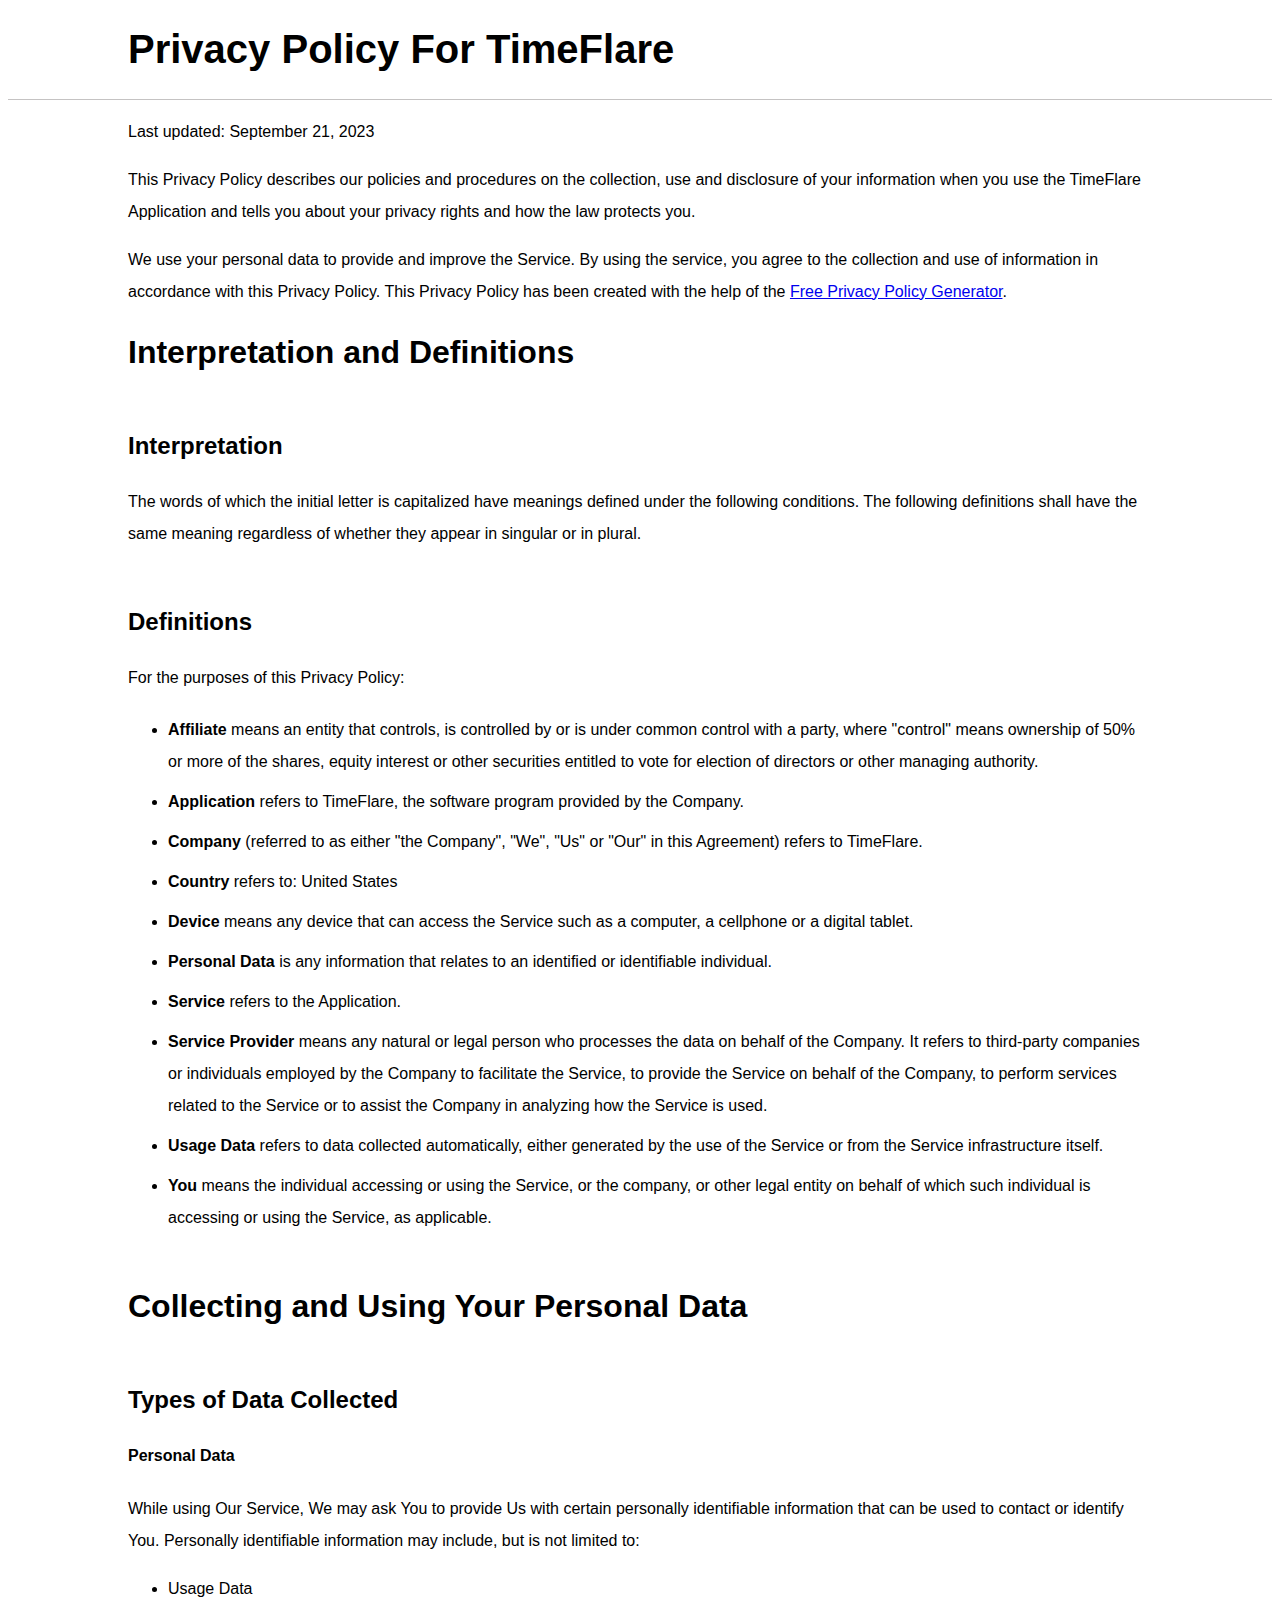
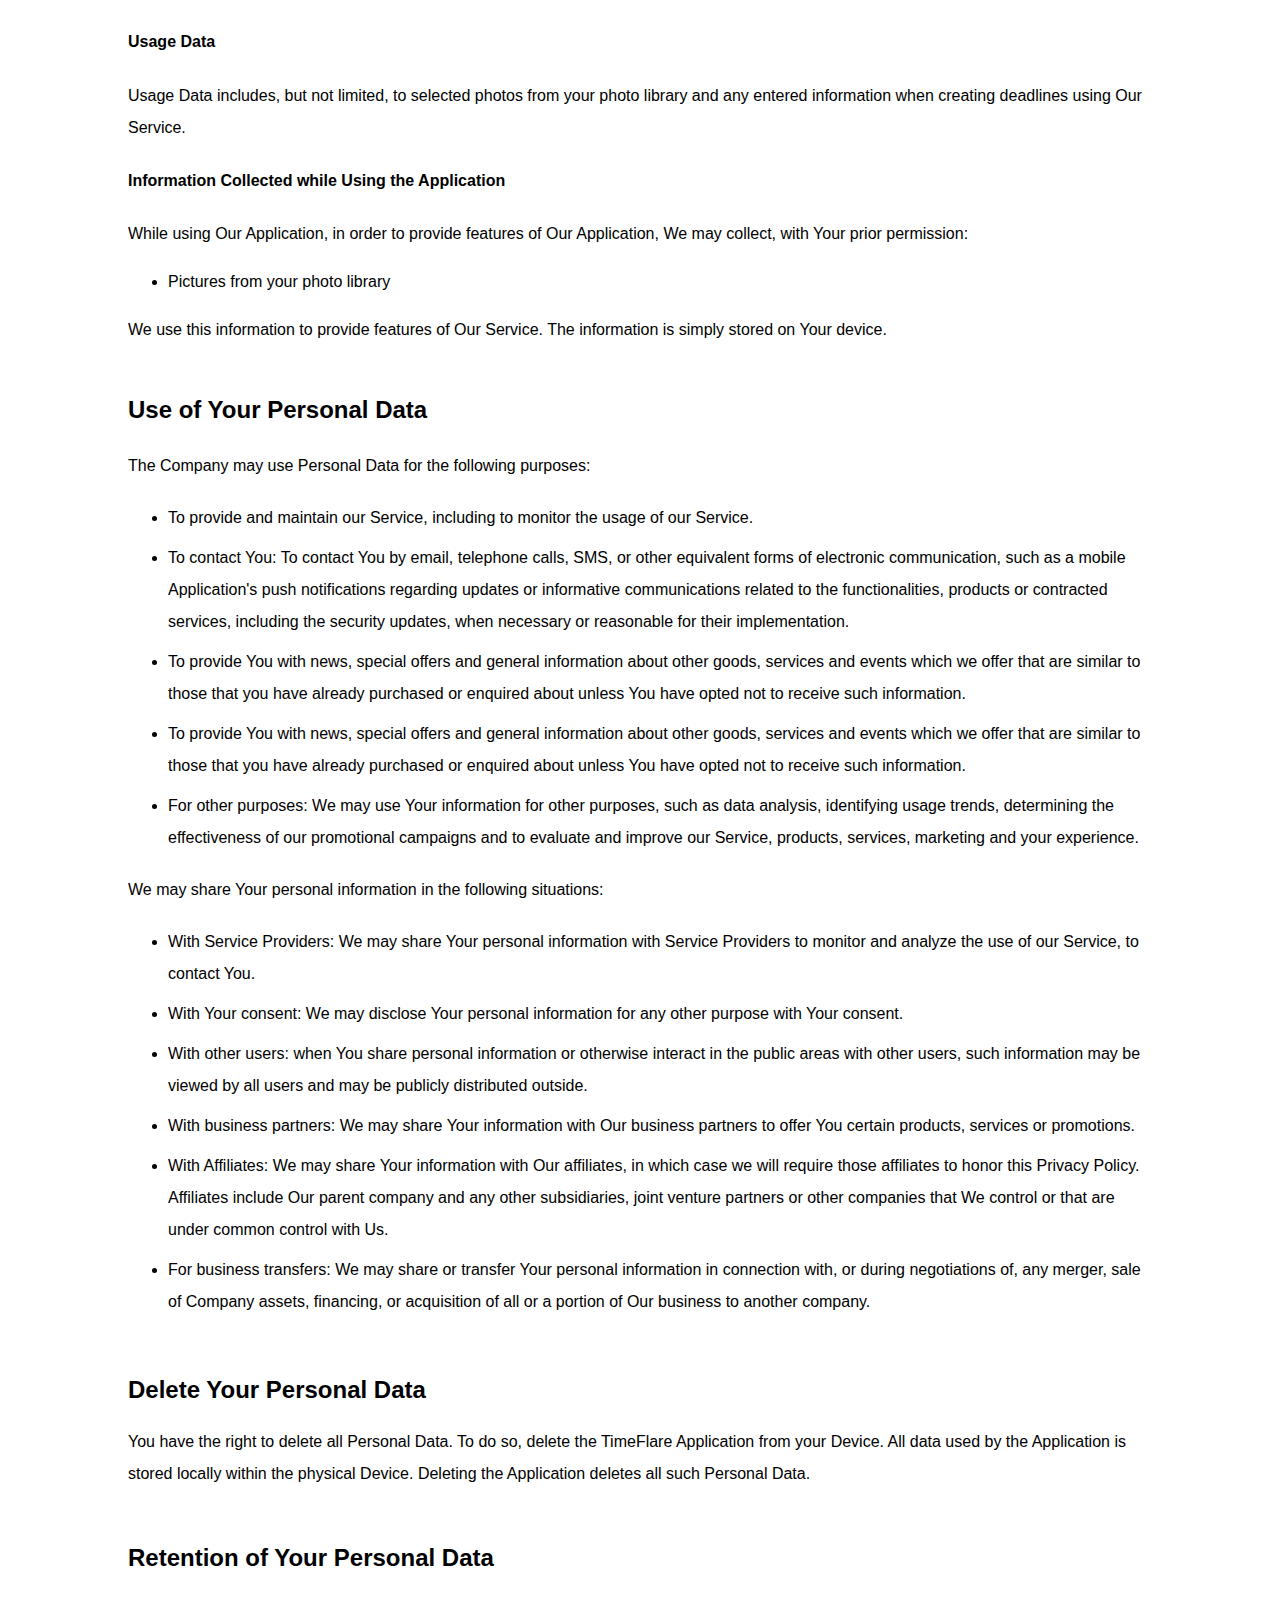
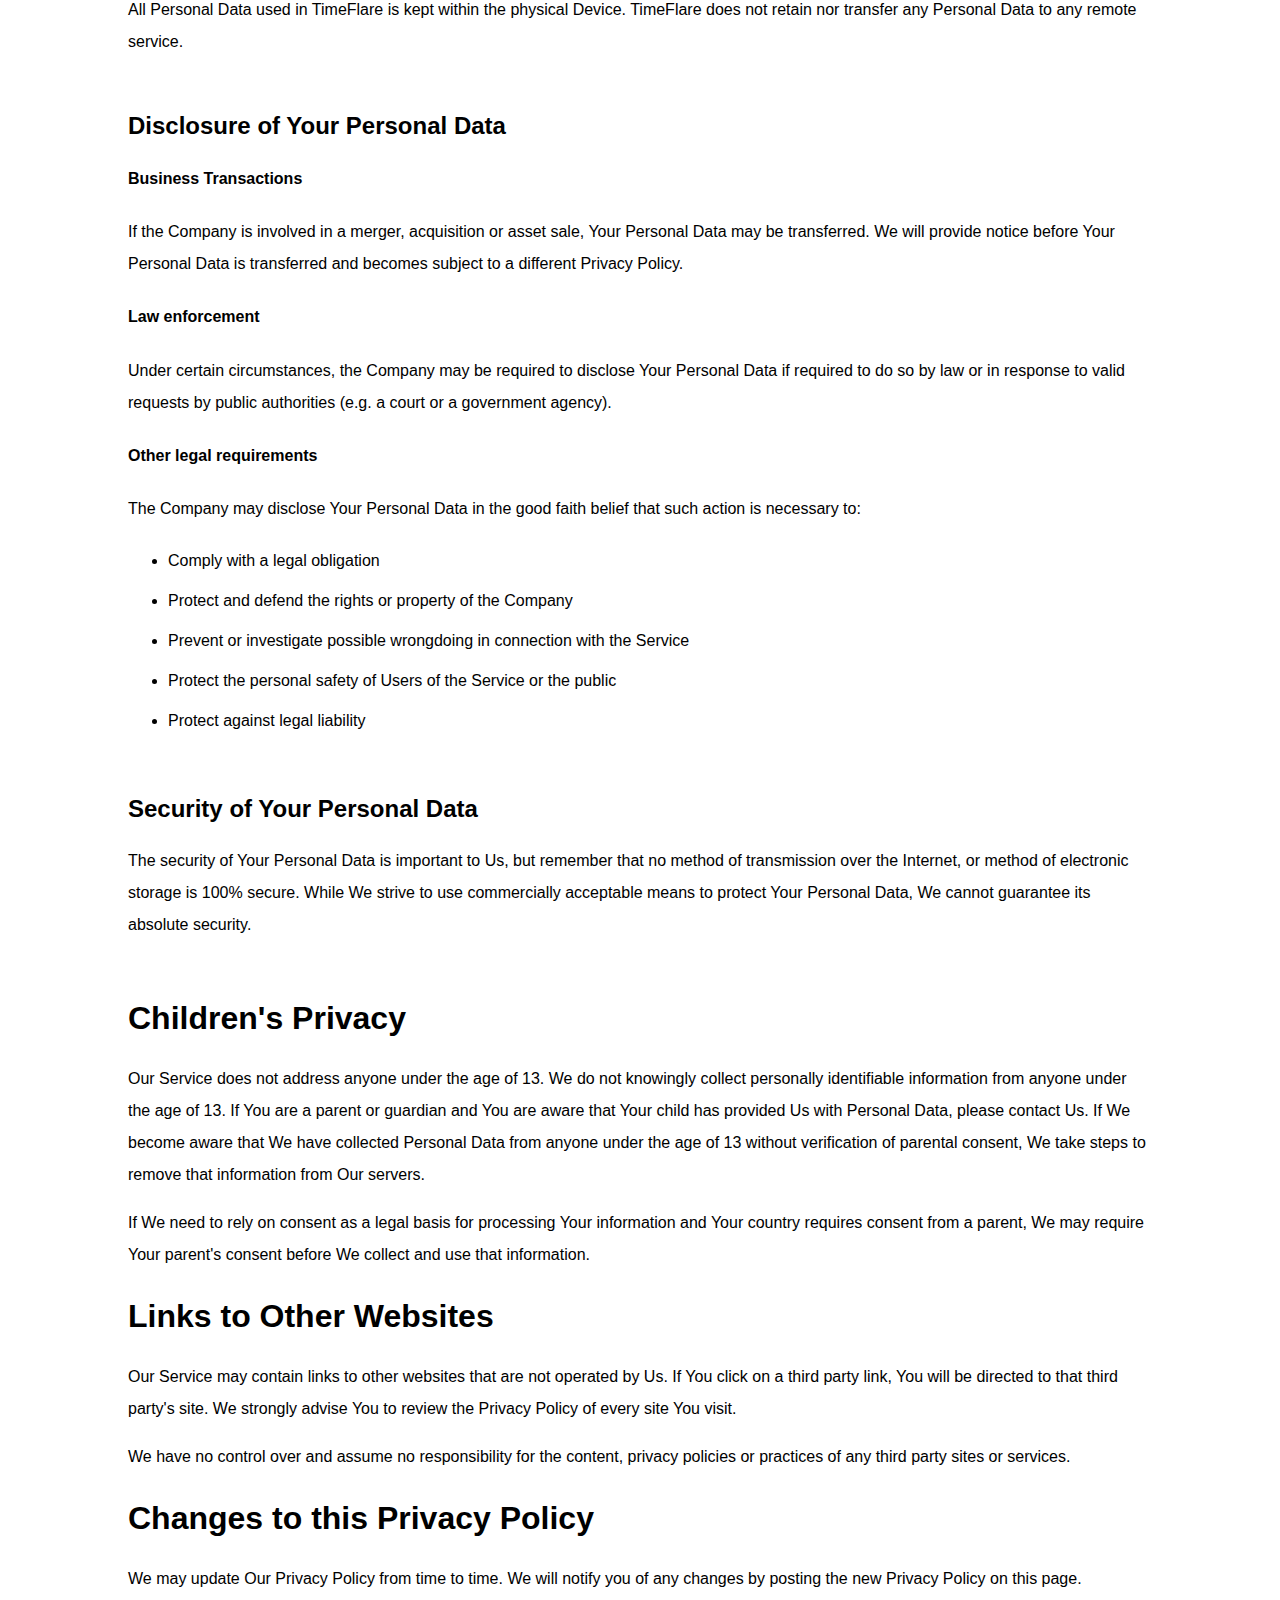
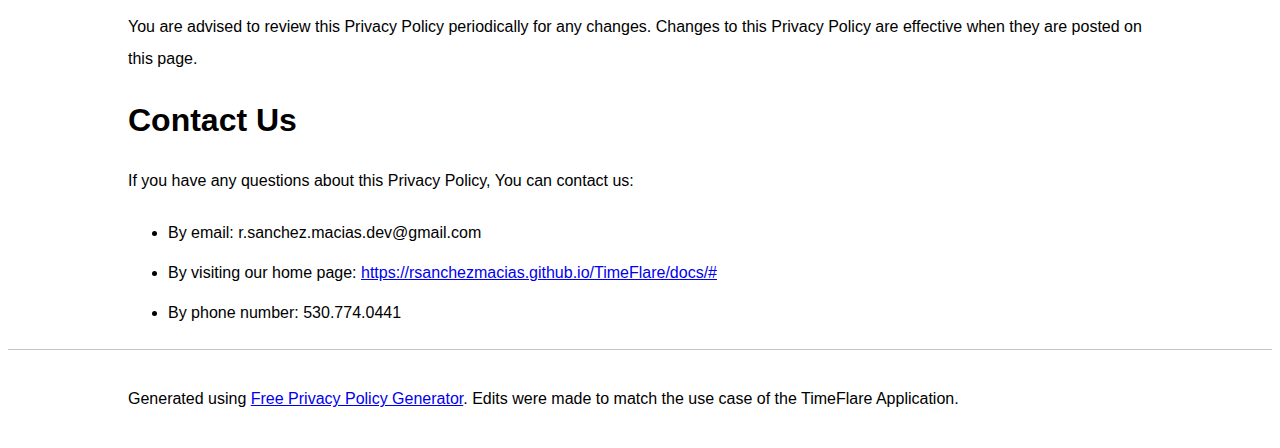
==== docs/privacy_policy.html @ 4d86c44f "Add privacy policy to page" ====
<!--
    Privacy Policy done through Free Privacy Policy. Original link: https://www.freeprivacypolicy.com/live/7eda1cc6-b9bd-45cd-a43d-3557d8825fc5
-->

<!DOCTYPE html>
<html lang="en">

<head>
    <meta charset="UTF-8">
    <meta name="viewport" content="width=device-width, initial-scale=1.0">
    <link rel="icon" href="images/favicon.ico" />
    <link rel="stylesheet" href="styles/privacy_policy.css" />
    <link rel="stylesheet" href="styles/shared.css" />

    <title>TimeFlare Privacy Policy</title>
</head>

<body>
    <main class="main">
        <div class="centered-container">
            <section class="header">
                <h1 class="header__title">Privacy Policy For TimeFlare</h1>

            </section>
        </div>

        <hr />

        <div class="centered-container">
            <section class="body">

                <section class="form__section">
                    <section class="form__section-body">
                        <p>Last updated: September 21, 2023</p>
                        <p>
                            This Privacy Policy describes our policies and procedures on the collection, use and
                            disclosure of your information when you use the TimeFlare Application and tells you about
                            your privacy rights
                            and how the law protects you.
                        </p>
                        <p>
                            We use your personal data to provide and improve the Service. By using the service, you
                            agree to the collection and use of information in accordance with this Privacy Policy. This
                            Privacy
                            Policy has been created with the help of the <a
                                href="https://www.freeprivacypolicy.com/free-privacy-policy-generator/" target="_blank">
                                Free Privacy Policy Generator</a>.
                        </p>
                    </section>
                </section>

                <section class="form__section">
                    <h2 class="form__section-title">Interpretation and Definitions</h2>
                    <section class="form__section-body">

                        <section class="subtitle-section">
                            <h3 class="form__section-subtitle">Interpretation</h3>
                            <p>The words of which the initial letter is capitalized have meanings defined under the
                                following conditions. The following definitions shall have the same meaning regardless
                                of whether they appear in singular or in plural.</p>
                        </section>

                        <section class="subtitle-section">
                            <h3 class="form__section-subtitle">Definitions</h3>
                            <p>For the purposes of this Privacy Policy:</p>

                            <ul>
                                <li class="form__list-item"><b>Affiliate</b> means an entity that controls, is
                                    controlled by or is under common control with a party, where "control" means
                                    ownership of 50% or more of the shares, equity interest or other securities entitled
                                    to vote for election of directors or other managing authority.</li>
                                <li class="form__list-item"><b>Application</b> refers to TimeFlare, the software program
                                    provided by the Company.</li>
                                <li class="form__list-item"><b>Company</b> (referred to as either "the Company", "We",
                                    "Us" or "Our" in this Agreement) refers to TimeFlare.</li>
                                <li class="form__list-item"><b>Country</b> refers to: United States</li>
                                <li class="form__list-item"><b>Device</b> means any device that can access the Service
                                    such as a computer, a cellphone or a digital tablet.</li>
                                <li class="form__list-item"><b>Personal Data</b> is any information that relates to an
                                    identified or identifiable individual.</li>
                                <li class="form__list-item"><b>Service</b> refers to the Application.</li>
                                <li class="form__list-item"><b>Service Provider</b> means any natural or legal person
                                    who processes the data on behalf of the Company. It refers to third-party companies
                                    or individuals employed by the Company to facilitate the Service, to provide the
                                    Service on behalf of the Company, to perform services related to the Service or to
                                    assist the Company in analyzing how the Service is used.</li>
                                <li class="form__list-item"><b>Usage Data</b> refers to data collected automatically,
                                    either generated by the use of the Service or from the Service infrastructure
                                    itself.</li>
                                <li class="form__list-item"><b>You</b> means the individual accessing or using the
                                    Service, or the company, or other legal entity on behalf of which such individual is
                                    accessing or using the Service, as applicable.</li>
                            </ul>
                        </section>

                    </section>
                </section>

                <section class="form__section">
                    <h2 class="form__section-title">Collecting and Using Your Personal Data</h2>
                    <section class="form__section-body">

                        <section class="subtitle-section">
                            <h3 class="form__section-subtitle">Types of Data Collected</h3>

                            <section class="subtitle-category-section">
                                <h4 class="form__section-subtitle-category">Personal Data</h4>
                                <p>
                                    While using Our Service, We may ask You to provide Us with certain personally
                                    identifiable
                                    information that can be used to contact or identify You. Personally identifiable
                                    information
                                    may include, but is not limited to:
                                <ul>
                                    <li>Usage Data</li>
                                </ul>
                                </p>
                            </section>

                            <section class="subtitle-category-section">
                                <h4 class="form__section-subtitle-category">Usage Data</h4>

                                <p>
                                    Usage Data includes, but not limited, to selected photos from your photo library and
                                    any
                                    entered information when creating deadlines using Our Service.
                                </p>
                            </section>

                            <section class="subtitle-category-section">
                                <h4 class="form__section-subtitle-category">Information Collected while Using the
                                    Application
                                </h4>
                                <p>
                                    While using Our Application, in order to provide features of Our Application, We may
                                    collect, with Your prior permission:
                                <ul>
                                    <li>Pictures from your photo library</li>
                                </ul>
                                </p>

                                <p>
                                    We use this information to provide features of Our Service. The information is
                                    simply
                                    stored
                                    on Your device.
                                </p>
                            </section>

                            <section class="subtitle-section">
                                <h3 class="form__section-subtitle">Use of Your Personal Data</h3>
                                <p>The Company may use Personal Data for the following purposes:</p>

                                <ul>
                                    <li class="form__list-item">To provide and maintain our Service, including to
                                        monitor
                                        the usage of our Service.</li>
                                    <li class="form__list-item">To contact You: To contact You by email, telephone
                                        calls,
                                        SMS, or other equivalent forms of electronic communication, such as a mobile
                                        Application's push notifications regarding updates or informative communications
                                        related to the functionalities, products or contracted services, including the
                                        security updates, when necessary or reasonable for their implementation.</li>
                                    <li class="form__list-item">To provide You with news, special offers and general
                                        information about other goods, services and events which we offer that are
                                        similar
                                        to those that you have already purchased or enquired about unless You have opted
                                        not
                                        to receive such information.</li>
                                    <li class="form__list-item">To provide You with news, special offers and general
                                        information about other goods, services and events which we offer that are
                                        similar
                                        to those that you have already purchased or enquired about unless You have opted
                                        not
                                        to receive such information.</li>
                                    <li class="form__list-item">For other purposes: We may use Your information for
                                        other
                                        purposes, such as data analysis, identifying usage trends, determining the
                                        effectiveness of our promotional campaigns and to evaluate and improve our
                                        Service,
                                        products, services, marketing and your experience.</li>
                                </ul>

                                <p>We may share Your personal information in the following situations:</p>

                                <ul>
                                    <li class="form__list-item">With Service Providers: We may share Your personal
                                        information with Service Providers to monitor and analyze the use of our
                                        Service, to
                                        contact You.</li>
                                    <li class="form__list-item">With Your consent: We may disclose Your personal
                                        information
                                        for any other purpose with Your consent.</li>
                                    <li class="form__list-item">With other users: when You share personal information or
                                        otherwise interact in the public areas with other users, such information may be
                                        viewed by all users and may be publicly distributed outside.</li>
                                    <li class="form__list-item">With business partners: We may share Your information
                                        with
                                        Our business partners to offer You certain products, services or promotions.
                                    </li>
                                    <li class="form__list-item">With Affiliates: We may share Your information with Our
                                        affiliates, in which case we will require those affiliates to honor this Privacy
                                        Policy. Affiliates include Our parent company and any other subsidiaries, joint
                                        venture partners or other companies that We control or that are under common
                                        control
                                        with Us.</li>
                                    <li class="form__list-item">For business transfers: We may share or transfer Your
                                        personal information in connection with, or during negotiations of, any merger,
                                        sale
                                        of Company assets, financing, or acquisition of all or a portion of Our business
                                        to
                                        another company.</li>
                                </ul>

                            </section>

                            <section class="subtitle-section">
                                <h2 class="form__section-subtitle">Delete Your Personal Data</h2>
                                <p>
                                    You have the right to delete all Personal Data. To do so, delete the TimeFlare
                                    Application
                                    from your Device. All data used by the Application is stored
                                    locally within the physical Device. Deleting the Application deletes all such
                                    Personal
                                    Data.
                                </p>
                            </section>

                            <section class="subtitle-section">
                                <h2 class="form__section-subtitle">Retention of Your Personal Data</h2>
                                <p>
                                    All Personal Data used in TimeFlare is kept within the physical Device. TimeFlare
                                    does
                                    not
                                    retain nor transfer any Personal Data to any remote service.
                                </p>
                            </section>

                            <section class="subtitle-section">
                                <h2 class="form__section-subtitle">Disclosure of Your Personal Data</h2>


                                <section class="subtitle-category-section">
                                    <h4 class="form__section-subtitle-category">Business Transactions</h4>

                                    <p>
                                        If the Company is involved in a merger, acquisition or asset sale, Your Personal
                                        Data may be transferred. We will provide notice before Your Personal Data is
                                        transferred and becomes subject to a different Privacy Policy.
                                    </p>
                                </section>

                                <section class="subtitle-category-section">
                                    <h4 class="form__section-subtitle-category">Law enforcement</h4>

                                    <p>
                                        Under certain circumstances, the Company may be required to disclose Your
                                        Personal Data if required to do so by law or in response to valid requests by
                                        public authorities (e.g. a court or a government agency).
                                    </p>
                                </section>

                                <section class="subtitle-category-section">
                                    <h4 class="form__section-subtitle-category">Other legal requirements</h4>

                                    <p>
                                        The Company may disclose Your Personal Data in the good faith belief that such
                                        action is necessary to:
                                    </p>

                                    <ul>
                                        <li class="form__list-item">Comply with a legal obligation
                                        </li>
                                        <li class="form__list-item">Protect and defend the rights or property of the
                                            Company
                                        </li>
                                        <li class="form__list-item">Prevent or investigate possible wrongdoing in
                                            connection with the Service
                                        </li>
                                        <li class="form__list-item">Protect the personal safety of Users of the Service
                                            or the public
                                        </li>
                                        <li class="form__list-item">Protect against legal liability
                                        </li>
                                    </ul>

                                </section>

                            </section>

                            <section class="subtitle-section">
                                <h2 class="form__section-subtitle">Security of Your Personal Data</h2>
                                <p>
                                    The security of Your Personal Data is important to Us, but remember that no method
                                    of transmission over the Internet, or method of electronic storage is 100% secure.
                                    While We strive to use commercially acceptable means to protect Your Personal Data,
                                    We cannot guarantee its absolute security.
                                </p>
                            </section>


                        </section>
                    </section>

                    <section class="form__section">
                        <h2 class="form__section-title">Children's Privacy</h2>
                        <section class="form__section-body">
                            <p>
                                Our Service does not address anyone under the age of 13. We do not knowingly collect
                                personally identifiable information from anyone under the age of 13. If You are a parent
                                or
                                guardian and You are aware that Your child has provided Us with Personal Data, please
                                contact Us. If We become aware that We have collected Personal Data from anyone under
                                the
                                age of 13 without verification of parental consent, We take steps to remove that
                                information
                                from Our servers.
                            </p>
                            <p>
                                If We need to rely on consent as a legal basis for processing Your information and Your
                                country requires consent from a parent, We may require Your parent's consent before We
                                collect and use that information.
                            </p>
                        </section>
                    </section <section class="form__section">
                    <h2 class="form__section-title">Links to Other Websites</h2>
                    <section class="form__section-body">
                        <p>
                            Our Service may contain links to other websites that are not operated by Us. If You click on
                            a
                            third party link, You will be directed to that third party's site. We strongly advise You to
                            review the Privacy Policy of every site You visit.
                        </p>
                        <p>
                            We have no control over and assume no responsibility for the content, privacy policies or
                            practices of any third party sites or services.
                        </p>
                    </section>
                </section>

                <section class="form__section">
                    <h2 class="form__section-title">Changes to this Privacy Policy</h2>
                    <section class="form__section-body">
                        <p>
                            We may update Our Privacy Policy from time to time. We will notify you of any changes by
                            posting the new Privacy Policy on this page.
                        </p>
                        <p>
                            You are advised to review this Privacy Policy periodically for any changes. Changes to this
                            Privacy Policy are effective when they are posted on this page.
                        </p>
                    </section>
                </section>

                <section class="form__section">
                    <h2 class="form__section-title">Contact Us</h2>
                    <section class="form__section-body">
                        <p>If you have any questions about this Privacy Policy, You can contact us:</p>

                        <ul>
                            <li class="form__list-item">By email: r.sanchez.macias.dev@gmail.com</li>
                            <li class="form__list-item">By visiting our home page: <a
                                    href="https://rsanchezmacias.github.io/TimeFlare/docs/#" target="_blank">
                                    https://rsanchezmacias.github.io/TimeFlare/docs/#</a></li>
                            <li class="form__list-item">By phone number: 530.774.0441</li>
                        </ul>
                    </section>
                </section>

            </section>
        </div>

        <hr />

        <div class="centered-container">
            <div class="acknowledgements-section">
                <p>Generated using <a href="https://www.freeprivacypolicy.com/free-privacy-policy-generator/"
                        target="_blank">
                        Free Privacy Policy Generator</a>. Edits were made to match the use case of the TimeFlare
                    Application.</p>
            </div>
        </div>

    </main>
</body>
---- docs/styles/privacy_policy.css ----
.centered-container {
    position: relative;
    width: 90%;
    max-width: 1024px;
    margin: 0 auto
}

hr {
    background-color: rgb(197, 195, 195);
    border: none;
    height: 1px;
}

.header__title {
    font-size: 40px;
}

.subtitle-section {
    padding: 8px 0px;
}

.form__section-title {
    font-size: 32px;
}

.form__section-subtitle {
    font-size: 24px;
}

.form__section-subtitle-category {
    font-size: 16px;
}

.form__section-body {
    line-height: 2em;
}

.form__list-item {
    padding: 4px 0px;
}

.acknowledgements-section {
    padding: 16px 0px
}
---- docs/styles/shared.css ----
*, *::after, *::before {
    box-sizing: inherit;
}

html {
    font-family: -apple-system, BlinkMacSystemFont, 'Segoe UI', Roboto, Oxygen, Ubuntu, Cantarell, 'Open Sans', 'Helvetica Neue', sans-serif;
}
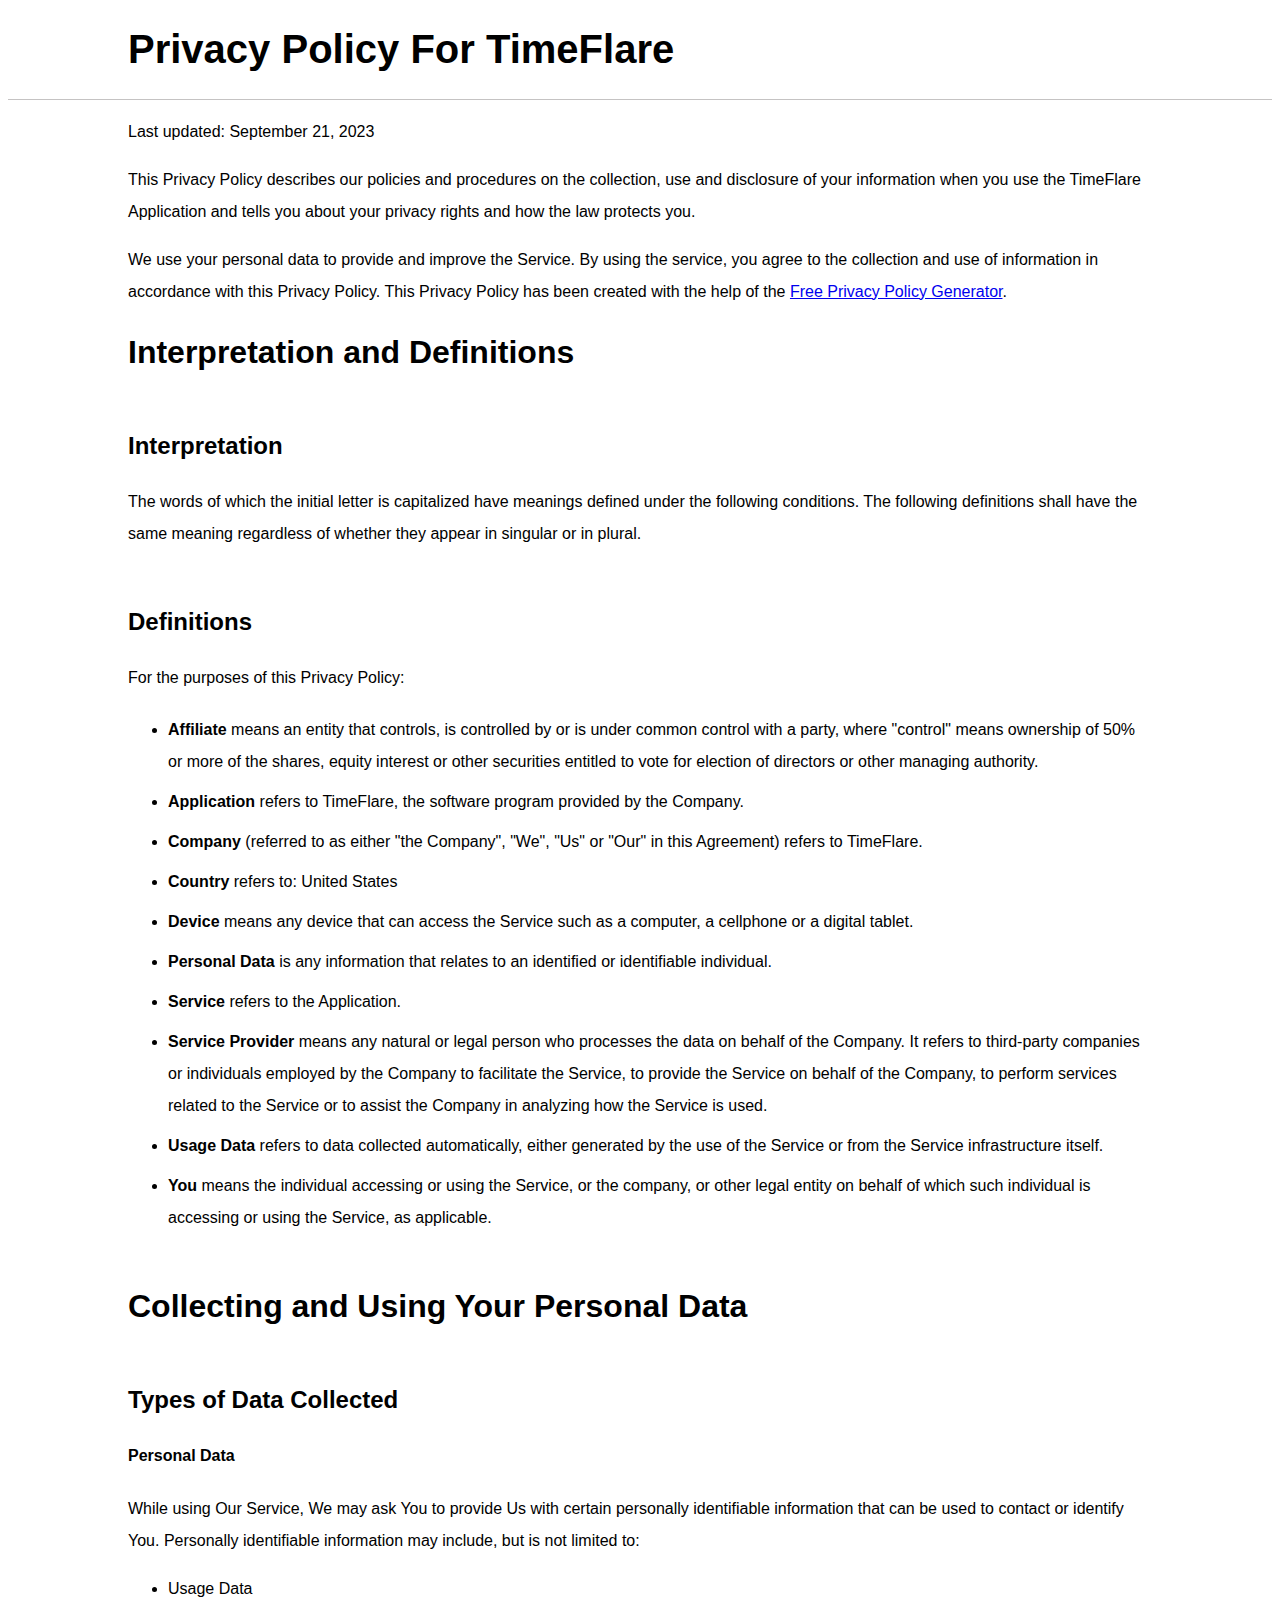
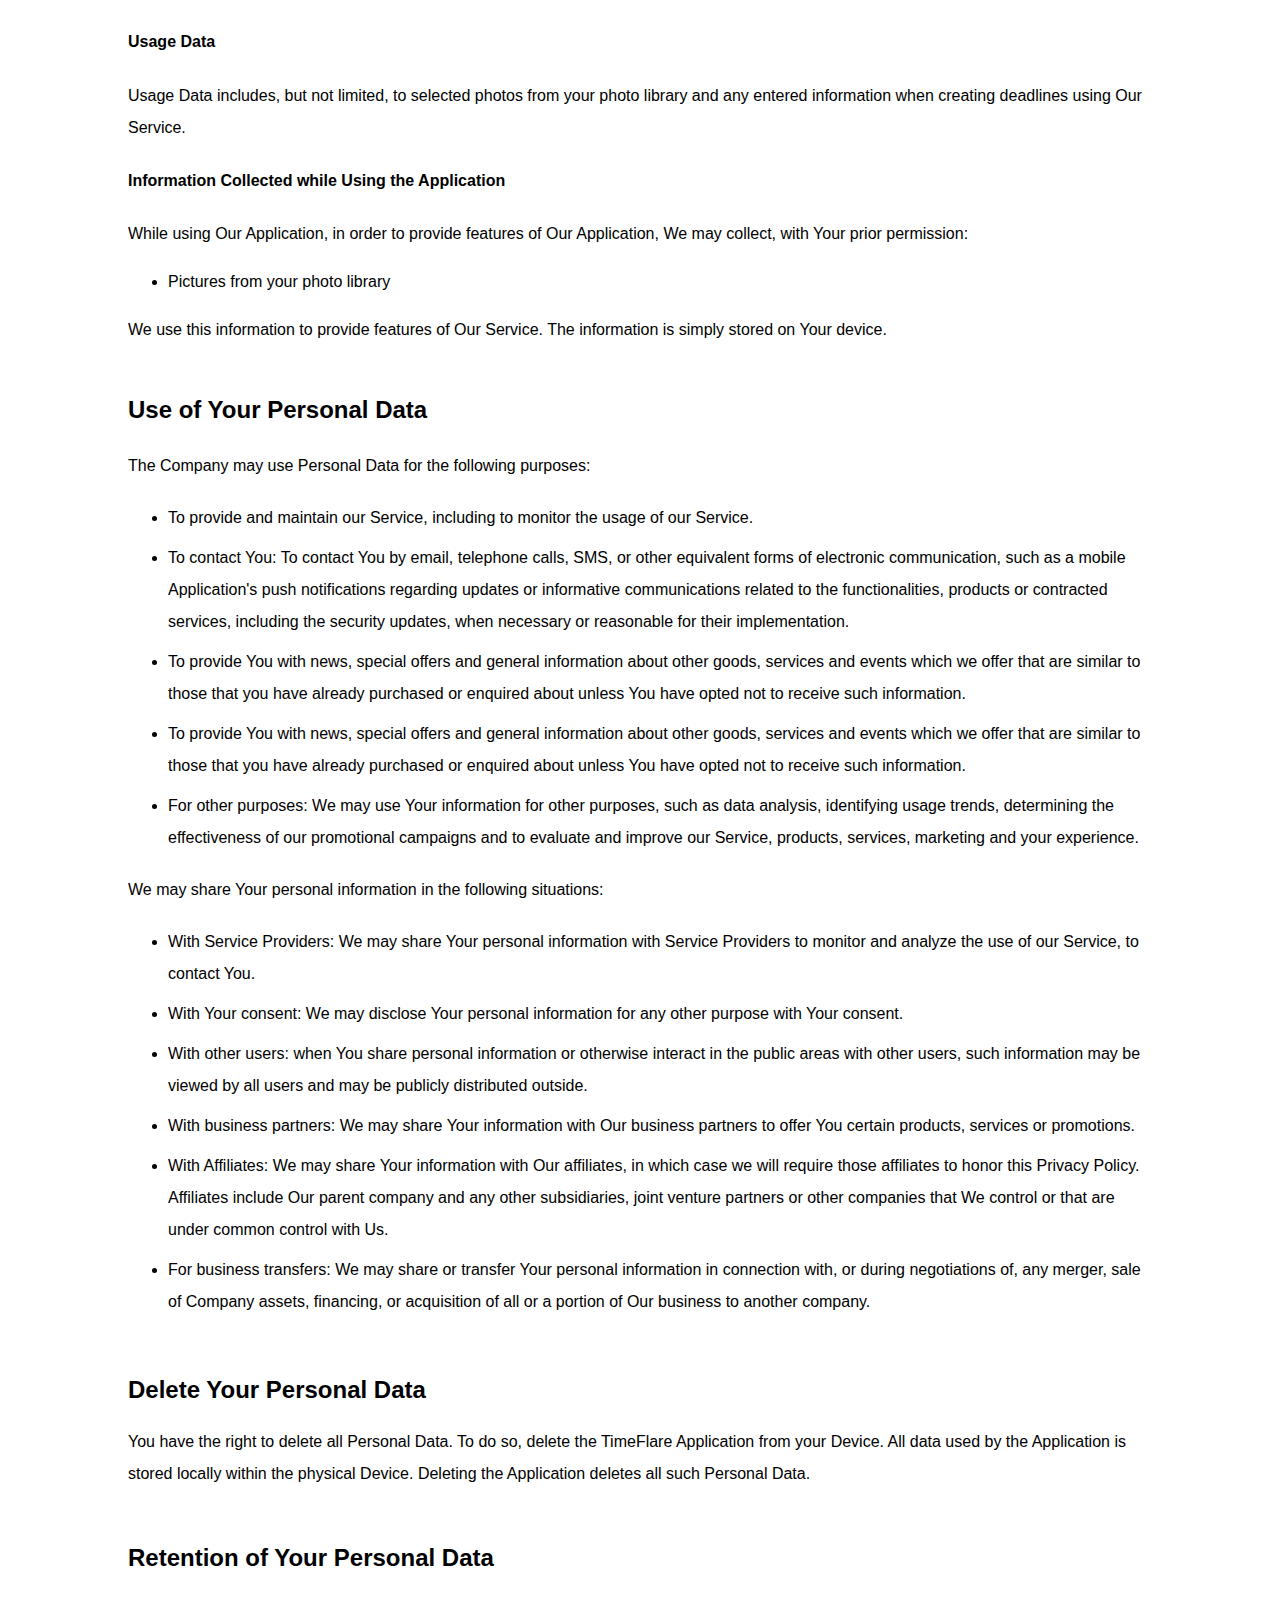
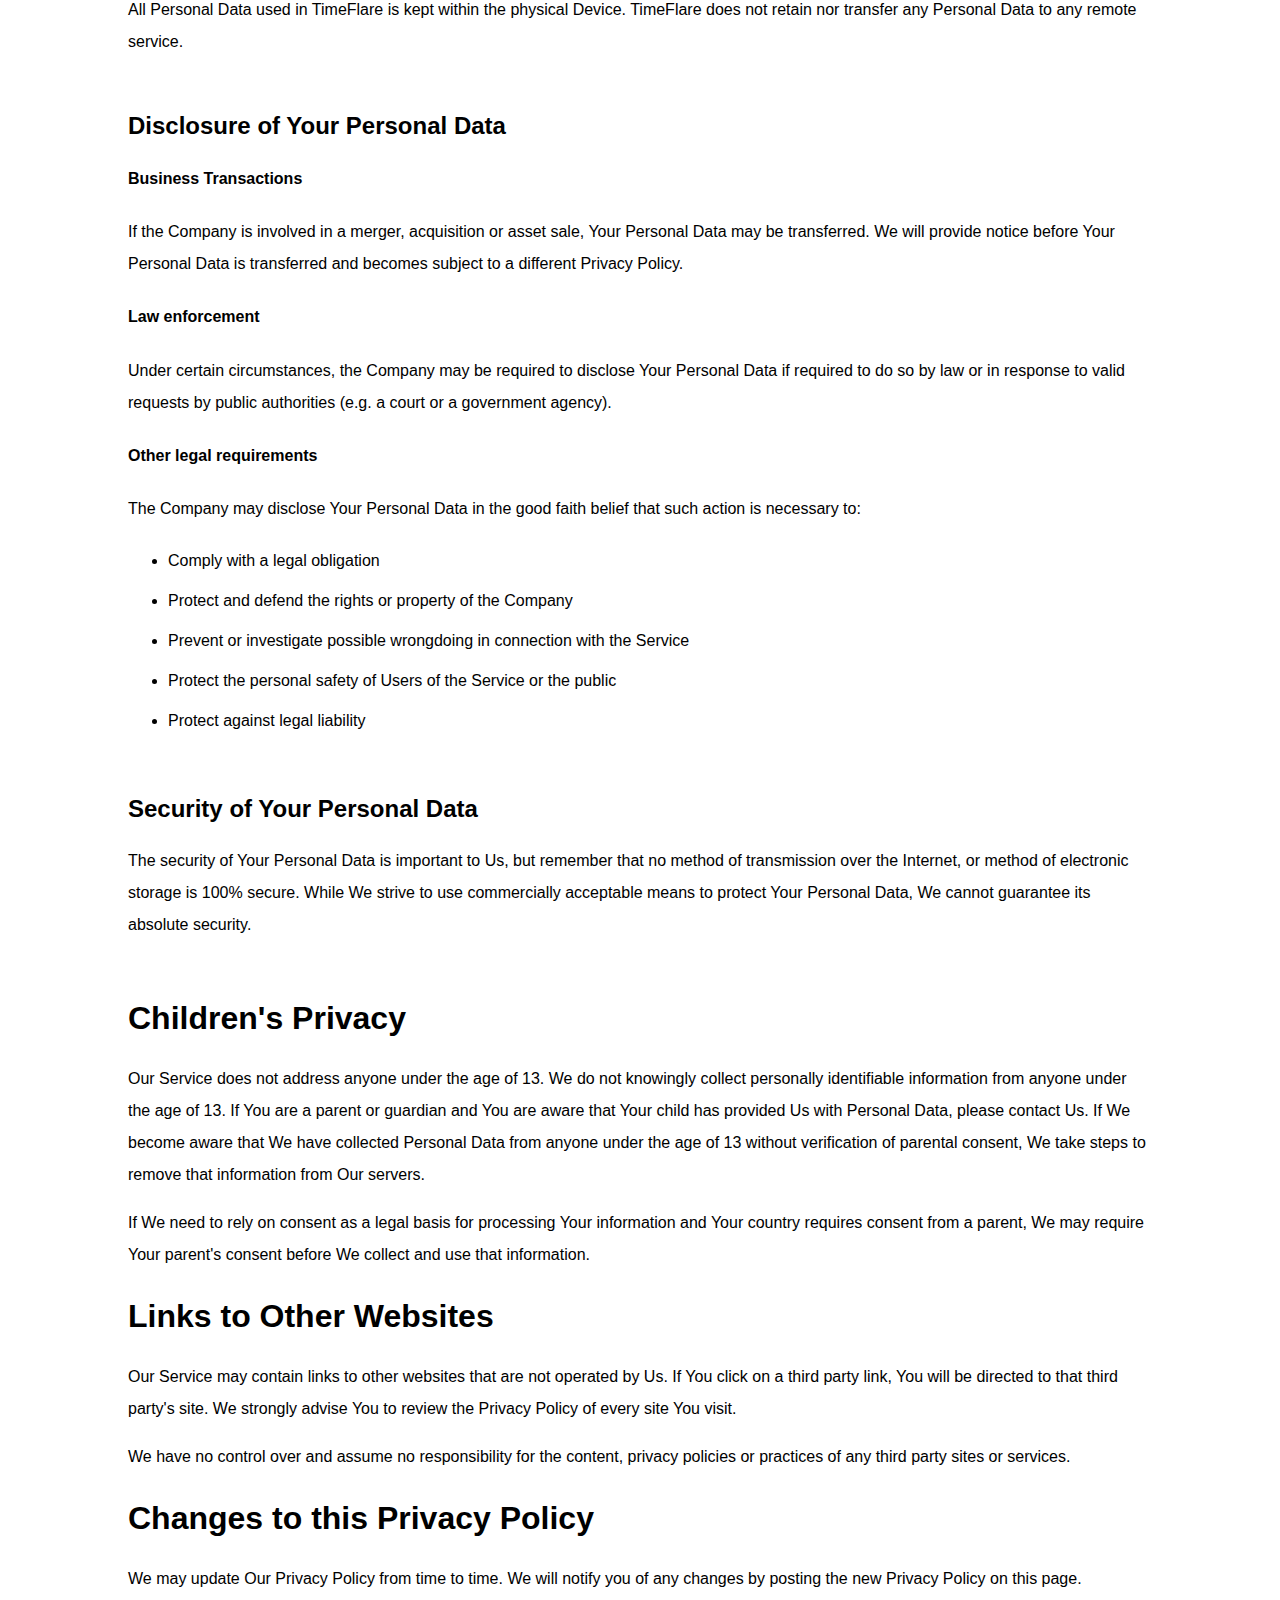
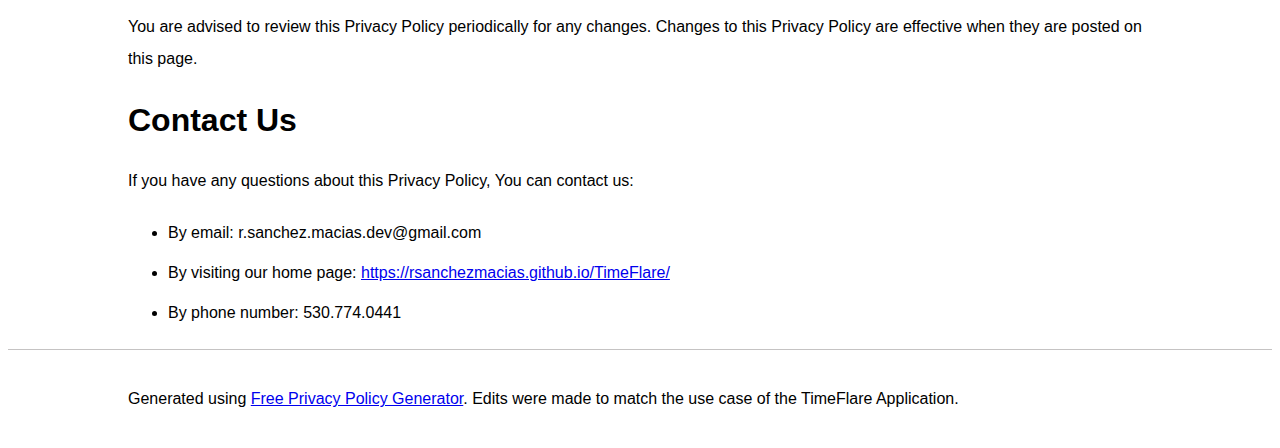
==== commit b0998232: "Add policies view to main application" ====
--- a/docs/privacy_policy.html
+++ b/docs/privacy_policy.html
@@ -27,345 +27,353 @@
         <hr />
 
         <div class="centered-container">
-            <section class="body">
-
-                <section class="form__section">
-                    <section class="form__section-body">
-                        <p>Last updated: September 21, 2023</p>
-                        <p>
-                            This Privacy Policy describes our policies and procedures on the collection, use and
-                            disclosure of your information when you use the TimeFlare Application and tells you about
-                            your privacy rights
-                            and how the law protects you.
-                        </p>
-                        <p>
-                            We use your personal data to provide and improve the Service. By using the service, you
-                            agree to the collection and use of information in accordance with this Privacy Policy. This
-                            Privacy
-                            Policy has been created with the help of the <a
-                                href="https://www.freeprivacypolicy.com/free-privacy-policy-generator/" target="_blank">
-                                Free Privacy Policy Generator</a>.
-                        </p>
+
+            <section class="form__section">
+                <section class="form__section-body">
+                    <p>Last updated: September 21, 2023</p>
+                    <p>
+                        This Privacy Policy describes our policies and procedures on the collection, use and
+                        disclosure of your information when you use the TimeFlare Application and tells you about
+                        your privacy rights
+                        and how the law protects you.
+                    </p>
+                    <p>
+                        We use your personal data to provide and improve the Service. By using the service, you
+                        agree to the collection and use of information in accordance with this Privacy Policy. This
+                        Privacy
+                        Policy has been created with the help of the <a
+                            href="https://www.freeprivacypolicy.com/free-privacy-policy-generator/" target="_blank">
+                            Free Privacy Policy Generator</a>.
+                    </p>
+                </section>
+            </section>
+
+            <section class="form__section">
+                <h2 class="form__section-title">Interpretation and Definitions</h2>
+                <section class="form__section-body">
+
+                    <section class="subtitle-section">
+                        <h3 class="form__section-subtitle">Interpretation</h3>
+                        <p>The words of which the initial letter is capitalized have meanings defined under the
+                            following conditions. The following definitions shall have the same meaning regardless
+                            of whether they appear in singular or in plural.</p>
                     </section>
-                </section>
-
-                <section class="form__section">
-                    <h2 class="form__section-title">Interpretation and Definitions</h2>
-                    <section class="form__section-body">
-
-                        <section class="subtitle-section">
-                            <h3 class="form__section-subtitle">Interpretation</h3>
-                            <p>The words of which the initial letter is capitalized have meanings defined under the
-                                following conditions. The following definitions shall have the same meaning regardless
-                                of whether they appear in singular or in plural.</p>
-                        </section>
-
-                        <section class="subtitle-section">
-                            <h3 class="form__section-subtitle">Definitions</h3>
-                            <p>For the purposes of this Privacy Policy:</p>
-
+
+                    <section class="subtitle-section">
+                        <h3 class="form__section-subtitle">Definitions</h3>
+                        <p>For the purposes of this Privacy Policy:</p>
+
+                        <ul>
+                            <li class="form__list-item"><b>Affiliate</b> means an entity that controls, is
+                                controlled by or is under common control with a party, where "control" means
+                                ownership of 50% or more of the shares, equity interest or other securities entitled
+                                to vote for election of directors or other managing authority.</li>
+                            <li class="form__list-item"><b>Application</b> refers to TimeFlare, the software program
+                                provided by the Company.</li>
+                            <li class="form__list-item"><b>Company</b> (referred to as either "the Company", "We",
+                                "Us" or "Our" in this Agreement) refers to TimeFlare.</li>
+                            <li class="form__list-item"><b>Country</b> refers to: United States</li>
+                            <li class="form__list-item"><b>Device</b> means any device that can access the Service
+                                such as a computer, a cellphone or a digital tablet.</li>
+                            <li class="form__list-item"><b>Personal Data</b> is any information that relates to an
+                                identified or identifiable individual.</li>
+                            <li class="form__list-item"><b>Service</b> refers to the Application.</li>
+                            <li class="form__list-item"><b>Service Provider</b> means any natural or legal person
+                                who processes the data on behalf of the Company. It refers to third-party companies
+                                or individuals employed by the Company to facilitate the Service, to provide the
+                                Service on behalf of the Company, to perform services related to the Service or to
+                                assist the Company in analyzing how the Service is used.</li>
+                            <li class="form__list-item"><b>Usage Data</b> refers to data collected automatically,
+                                either generated by the use of the Service or from the Service infrastructure
+                                itself.</li>
+                            <li class="form__list-item"><b>You</b> means the individual accessing or using the
+                                Service, or the company, or other legal entity on behalf of which such individual is
+                                accessing or using the Service, as applicable.</li>
+                        </ul>
+                    </section>
+
+                </section>
+            </section>
+
+            <section class="form__section">
+                <h2 class="form__section-title">Collecting and Using Your Personal Data</h2>
+                <section class="form__section-body">
+
+                    <section class="subtitle-section">
+                        <h3 class="form__section-subtitle">Types of Data Collected</h3>
+
+                        <section class="subtitle-category-section">
+                            <h4 class="form__section-subtitle-category">Personal Data</h4>
+                            <p>
+                                While using Our Service, We may ask You to provide Us with certain personally
+                                identifiable
+                                information that can be used to contact or identify You. Personally identifiable
+                                information
+                                may include, but is not limited to:
                             <ul>
-                                <li class="form__list-item"><b>Affiliate</b> means an entity that controls, is
-                                    controlled by or is under common control with a party, where "control" means
-                                    ownership of 50% or more of the shares, equity interest or other securities entitled
-                                    to vote for election of directors or other managing authority.</li>
-                                <li class="form__list-item"><b>Application</b> refers to TimeFlare, the software program
-                                    provided by the Company.</li>
-                                <li class="form__list-item"><b>Company</b> (referred to as either "the Company", "We",
-                                    "Us" or "Our" in this Agreement) refers to TimeFlare.</li>
-                                <li class="form__list-item"><b>Country</b> refers to: United States</li>
-                                <li class="form__list-item"><b>Device</b> means any device that can access the Service
-                                    such as a computer, a cellphone or a digital tablet.</li>
-                                <li class="form__list-item"><b>Personal Data</b> is any information that relates to an
-                                    identified or identifiable individual.</li>
-                                <li class="form__list-item"><b>Service</b> refers to the Application.</li>
-                                <li class="form__list-item"><b>Service Provider</b> means any natural or legal person
-                                    who processes the data on behalf of the Company. It refers to third-party companies
-                                    or individuals employed by the Company to facilitate the Service, to provide the
-                                    Service on behalf of the Company, to perform services related to the Service or to
-                                    assist the Company in analyzing how the Service is used.</li>
-                                <li class="form__list-item"><b>Usage Data</b> refers to data collected automatically,
-                                    either generated by the use of the Service or from the Service infrastructure
-                                    itself.</li>
-                                <li class="form__list-item"><b>You</b> means the individual accessing or using the
-                                    Service, or the company, or other legal entity on behalf of which such individual is
-                                    accessing or using the Service, as applicable.</li>
+                                <li>Usage Data</li>
                             </ul>
-                        </section>
-
-                    </section>
-                </section>
-
-                <section class="form__section">
-                    <h2 class="form__section-title">Collecting and Using Your Personal Data</h2>
-                    <section class="form__section-body">
-
-                        <section class="subtitle-section">
-                            <h3 class="form__section-subtitle">Types of Data Collected</h3>
+                            </p>
+                        </section>
+
+                        <section class="subtitle-category-section">
+                            <h4 class="form__section-subtitle-category">Usage Data</h4>
+
+                            <p>
+                                Usage Data includes, but not limited, to selected photos from your photo library and
+                                any
+                                entered information when creating deadlines using Our Service.
+                            </p>
+                        </section>
+
+                        <section class="subtitle-category-section">
+                            <h4 class="form__section-subtitle-category">Information Collected while Using the
+                                Application
+                            </h4>
+                            <p>
+                                While using Our Application, in order to provide features of Our Application, We may
+                                collect, with Your prior permission:
+                            <ul>
+                                <li>Pictures from your photo library</li>
+                            </ul>
+                            </p>
+
+                            <p>
+                                We use this information to provide features of Our Service. The information is
+                                simply
+                                stored
+                                on Your device.
+                            </p>
+                        </section>
+
+                        <section class="subtitle-section">
+                            <h3 class="form__section-subtitle">Use of Your Personal Data</h3>
+                            <p>The Company may use Personal Data for the following purposes:</p>
+
+                            <ul>
+                                <li class="form__list-item">To provide and maintain our Service, including to
+                                    monitor
+                                    the usage of our Service.</li>
+                                <li class="form__list-item">To contact You: To contact You by email, telephone
+                                    calls,
+                                    SMS, or other equivalent forms of electronic communication, such as a mobile
+                                    Application's push notifications regarding updates or informative communications
+                                    related to the functionalities, products or contracted services, including the
+                                    security updates, when necessary or reasonable for their implementation.</li>
+                                <li class="form__list-item">To provide You with news, special offers and general
+                                    information about other goods, services and events which we offer that are
+                                    similar
+                                    to those that you have already purchased or enquired about unless You have opted
+                                    not
+                                    to receive such information.</li>
+                                <li class="form__list-item">To provide You with news, special offers and general
+                                    information about other goods, services and events which we offer that are
+                                    similar
+                                    to those that you have already purchased or enquired about unless You have opted
+                                    not
+                                    to receive such information.</li>
+                                <li class="form__list-item">For other purposes: We may use Your information for
+                                    other
+                                    purposes, such as data analysis, identifying usage trends, determining the
+                                    effectiveness of our promotional campaigns and to evaluate and improve our
+                                    Service,
+                                    products, services, marketing and your experience.</li>
+                            </ul>
+
+                            <p>We may share Your personal information in the following situations:</p>
+
+                            <ul>
+                                <li class="form__list-item">With Service Providers: We may share Your personal
+                                    information with Service Providers to monitor and analyze the use of our
+                                    Service, to
+                                    contact You.</li>
+                                <li class="form__list-item">With Your consent: We may disclose Your personal
+                                    information
+                                    for any other purpose with Your consent.</li>
+                                <li class="form__list-item">With other users: when You share personal information or
+                                    otherwise interact in the public areas with other users, such information may be
+                                    viewed by all users and may be publicly distributed outside.</li>
+                                <li class="form__list-item">With business partners: We may share Your information
+                                    with
+                                    Our business partners to offer You certain products, services or promotions.
+                                </li>
+                                <li class="form__list-item">With Affiliates: We may share Your information with Our
+                                    affiliates, in which case we will require those affiliates to honor this Privacy
+                                    Policy. Affiliates include Our parent company and any other subsidiaries, joint
+                                    venture partners or other companies that We control or that are under common
+                                    control
+                                    with Us.</li>
+                                <li class="form__list-item">For business transfers: We may share or transfer Your
+                                    personal information in connection with, or during negotiations of, any merger,
+                                    sale
+                                    of Company assets, financing, or acquisition of all or a portion of Our business
+                                    to
+                                    another company.</li>
+                            </ul>
+
+                        </section>
+
+                        <section class="subtitle-section">
+                            <h2 class="form__section-subtitle">Delete Your Personal Data</h2>
+                            <p>
+                                You have the right to delete all Personal Data. To do so, delete the TimeFlare
+                                Application
+                                from your Device. All data used by the Application is stored
+                                locally within the physical Device. Deleting the Application deletes all such
+                                Personal
+                                Data.
+                            </p>
+                        </section>
+
+                        <section class="subtitle-section">
+                            <h2 class="form__section-subtitle">Retention of Your Personal Data</h2>
+                            <p>
+                                All Personal Data used in TimeFlare is kept within the physical Device. TimeFlare
+                                does
+                                not
+                                retain nor transfer any Personal Data to any remote service.
+                            </p>
+                        </section>
+
+                        <section class="subtitle-section">
+                            <h2 class="form__section-subtitle">Disclosure of Your Personal Data</h2>
+
 
                             <section class="subtitle-category-section">
-                                <h4 class="form__section-subtitle-category">Personal Data</h4>
+                                <h4 class="form__section-subtitle-category">Business Transactions</h4>
+
                                 <p>
-                                    While using Our Service, We may ask You to provide Us with certain personally
-                                    identifiable
-                                    information that can be used to contact or identify You. Personally identifiable
-                                    information
-                                    may include, but is not limited to:
-                                <ul>
-                                    <li>Usage Data</li>
-                                </ul>
+                                    If the Company is involved in a merger, acquisition or asset sale, Your Personal
+                                    Data may be transferred. We will provide notice before Your Personal Data is
+                                    transferred and becomes subject to a different Privacy Policy.
                                 </p>
                             </section>
 
                             <section class="subtitle-category-section">
-                                <h4 class="form__section-subtitle-category">Usage Data</h4>
+                                <h4 class="form__section-subtitle-category">Law enforcement</h4>
 
                                 <p>
-                                    Usage Data includes, but not limited, to selected photos from your photo library and
-                                    any
-                                    entered information when creating deadlines using Our Service.
+                                    Under certain circumstances, the Company may be required to disclose Your
+                                    Personal Data if required to do so by law or in response to valid requests by
+                                    public authorities (e.g. a court or a government agency).
                                 </p>
                             </section>
 
                             <section class="subtitle-category-section">
-                                <h4 class="form__section-subtitle-category">Information Collected while Using the
-                                    Application
-                                </h4>
+                                <h4 class="form__section-subtitle-category">Other legal requirements</h4>
+
                                 <p>
-                                    While using Our Application, in order to provide features of Our Application, We may
-                                    collect, with Your prior permission:
+                                    The Company may disclose Your Personal Data in the good faith belief that such
+                                    action is necessary to:
+                                </p>
+
                                 <ul>
-                                    <li>Pictures from your photo library</li>
+                                    <li class="form__list-item">Comply with a legal obligation
+                                    </li>
+                                    <li class="form__list-item">Protect and defend the rights or property of the
+                                        Company
+                                    </li>
+                                    <li class="form__list-item">Prevent or investigate possible wrongdoing in
+                                        connection with the Service
+                                    </li>
+                                    <li class="form__list-item">Protect the personal safety of Users of the Service
+                                        or the public
+                                    </li>
+                                    <li class="form__list-item">Protect against legal liability
+                                    </li>
                                 </ul>
-                                </p>
-
-                                <p>
-                                    We use this information to provide features of Our Service. The information is
-                                    simply
-                                    stored
-                                    on Your device.
-                                </p>
+
                             </section>
 
-                            <section class="subtitle-section">
-                                <h3 class="form__section-subtitle">Use of Your Personal Data</h3>
-                                <p>The Company may use Personal Data for the following purposes:</p>
-
-                                <ul>
-                                    <li class="form__list-item">To provide and maintain our Service, including to
-                                        monitor
-                                        the usage of our Service.</li>
-                                    <li class="form__list-item">To contact You: To contact You by email, telephone
-                                        calls,
-                                        SMS, or other equivalent forms of electronic communication, such as a mobile
-                                        Application's push notifications regarding updates or informative communications
-                                        related to the functionalities, products or contracted services, including the
-                                        security updates, when necessary or reasonable for their implementation.</li>
-                                    <li class="form__list-item">To provide You with news, special offers and general
-                                        information about other goods, services and events which we offer that are
-                                        similar
-                                        to those that you have already purchased or enquired about unless You have opted
-                                        not
-                                        to receive such information.</li>
-                                    <li class="form__list-item">To provide You with news, special offers and general
-                                        information about other goods, services and events which we offer that are
-                                        similar
-                                        to those that you have already purchased or enquired about unless You have opted
-                                        not
-                                        to receive such information.</li>
-                                    <li class="form__list-item">For other purposes: We may use Your information for
-                                        other
-                                        purposes, such as data analysis, identifying usage trends, determining the
-                                        effectiveness of our promotional campaigns and to evaluate and improve our
-                                        Service,
-                                        products, services, marketing and your experience.</li>
-                                </ul>
-
-                                <p>We may share Your personal information in the following situations:</p>
-
-                                <ul>
-                                    <li class="form__list-item">With Service Providers: We may share Your personal
-                                        information with Service Providers to monitor and analyze the use of our
-                                        Service, to
-                                        contact You.</li>
-                                    <li class="form__list-item">With Your consent: We may disclose Your personal
-                                        information
-                                        for any other purpose with Your consent.</li>
-                                    <li class="form__list-item">With other users: when You share personal information or
-                                        otherwise interact in the public areas with other users, such information may be
-                                        viewed by all users and may be publicly distributed outside.</li>
-                                    <li class="form__list-item">With business partners: We may share Your information
-                                        with
-                                        Our business partners to offer You certain products, services or promotions.
-                                    </li>
-                                    <li class="form__list-item">With Affiliates: We may share Your information with Our
-                                        affiliates, in which case we will require those affiliates to honor this Privacy
-                                        Policy. Affiliates include Our parent company and any other subsidiaries, joint
-                                        venture partners or other companies that We control or that are under common
-                                        control
-                                        with Us.</li>
-                                    <li class="form__list-item">For business transfers: We may share or transfer Your
-                                        personal information in connection with, or during negotiations of, any merger,
-                                        sale
-                                        of Company assets, financing, or acquisition of all or a portion of Our business
-                                        to
-                                        another company.</li>
-                                </ul>
-
-                            </section>
-
-                            <section class="subtitle-section">
-                                <h2 class="form__section-subtitle">Delete Your Personal Data</h2>
-                                <p>
-                                    You have the right to delete all Personal Data. To do so, delete the TimeFlare
-                                    Application
-                                    from your Device. All data used by the Application is stored
-                                    locally within the physical Device. Deleting the Application deletes all such
-                                    Personal
-                                    Data.
-                                </p>
-                            </section>
-
-                            <section class="subtitle-section">
-                                <h2 class="form__section-subtitle">Retention of Your Personal Data</h2>
-                                <p>
-                                    All Personal Data used in TimeFlare is kept within the physical Device. TimeFlare
-                                    does
-                                    not
-                                    retain nor transfer any Personal Data to any remote service.
-                                </p>
-                            </section>
-
-                            <section class="subtitle-section">
-                                <h2 class="form__section-subtitle">Disclosure of Your Personal Data</h2>
-
-
-                                <section class="subtitle-category-section">
-                                    <h4 class="form__section-subtitle-category">Business Transactions</h4>
-
-                                    <p>
-                                        If the Company is involved in a merger, acquisition or asset sale, Your Personal
-                                        Data may be transferred. We will provide notice before Your Personal Data is
-                                        transferred and becomes subject to a different Privacy Policy.
-                                    </p>
-                                </section>
-
-                                <section class="subtitle-category-section">
-                                    <h4 class="form__section-subtitle-category">Law enforcement</h4>
-
-                                    <p>
-                                        Under certain circumstances, the Company may be required to disclose Your
-                                        Personal Data if required to do so by law or in response to valid requests by
-                                        public authorities (e.g. a court or a government agency).
-                                    </p>
-                                </section>
-
-                                <section class="subtitle-category-section">
-                                    <h4 class="form__section-subtitle-category">Other legal requirements</h4>
-
-                                    <p>
-                                        The Company may disclose Your Personal Data in the good faith belief that such
-                                        action is necessary to:
-                                    </p>
-
-                                    <ul>
-                                        <li class="form__list-item">Comply with a legal obligation
-                                        </li>
-                                        <li class="form__list-item">Protect and defend the rights or property of the
-                                            Company
-                                        </li>
-                                        <li class="form__list-item">Prevent or investigate possible wrongdoing in
-                                            connection with the Service
-                                        </li>
-                                        <li class="form__list-item">Protect the personal safety of Users of the Service
-                                            or the public
-                                        </li>
-                                        <li class="form__list-item">Protect against legal liability
-                                        </li>
-                                    </ul>
-
-                                </section>
-
-                            </section>
-
-                            <section class="subtitle-section">
-                                <h2 class="form__section-subtitle">Security of Your Personal Data</h2>
-                                <p>
-                                    The security of Your Personal Data is important to Us, but remember that no method
-                                    of transmission over the Internet, or method of electronic storage is 100% secure.
-                                    While We strive to use commercially acceptable means to protect Your Personal Data,
-                                    We cannot guarantee its absolute security.
-                                </p>
-                            </section>
-
-
-                        </section>
+                        </section>
+
+                        <section class="subtitle-section">
+                            <h2 class="form__section-subtitle">Security of Your Personal Data</h2>
+                            <p>
+                                The security of Your Personal Data is important to Us, but remember that no method
+                                of transmission over the Internet, or method of electronic storage is 100% secure.
+                                While We strive to use commercially acceptable means to protect Your Personal Data,
+                                We cannot guarantee its absolute security.
+                            </p>
+                        </section>
+
+
                     </section>
-
-                    <section class="form__section">
-                        <h2 class="form__section-title">Children's Privacy</h2>
-                        <section class="form__section-body">
-                            <p>
-                                Our Service does not address anyone under the age of 13. We do not knowingly collect
-                                personally identifiable information from anyone under the age of 13. If You are a parent
-                                or
-                                guardian and You are aware that Your child has provided Us with Personal Data, please
-                                contact Us. If We become aware that We have collected Personal Data from anyone under
-                                the
-                                age of 13 without verification of parental consent, We take steps to remove that
-                                information
-                                from Our servers.
-                            </p>
-                            <p>
-                                If We need to rely on consent as a legal basis for processing Your information and Your
-                                country requires consent from a parent, We may require Your parent's consent before We
-                                collect and use that information.
-                            </p>
-                        </section>
-                    </section <section class="form__section">
-                    <h2 class="form__section-title">Links to Other Websites</h2>
-                    <section class="form__section-body">
-                        <p>
-                            Our Service may contain links to other websites that are not operated by Us. If You click on
-                            a
-                            third party link, You will be directed to that third party's site. We strongly advise You to
-                            review the Privacy Policy of every site You visit.
-                        </p>
-                        <p>
-                            We have no control over and assume no responsibility for the content, privacy policies or
-                            practices of any third party sites or services.
-                        </p>
-                    </section>
-                </section>
-
-                <section class="form__section">
-                    <h2 class="form__section-title">Changes to this Privacy Policy</h2>
-                    <section class="form__section-body">
-                        <p>
-                            We may update Our Privacy Policy from time to time. We will notify you of any changes by
-                            posting the new Privacy Policy on this page.
-                        </p>
-                        <p>
-                            You are advised to review this Privacy Policy periodically for any changes. Changes to this
-                            Privacy Policy are effective when they are posted on this page.
-                        </p>
-                    </section>
-                </section>
-
-                <section class="form__section">
-                    <h2 class="form__section-title">Contact Us</h2>
-                    <section class="form__section-body">
-                        <p>If you have any questions about this Privacy Policy, You can contact us:</p>
-
-                        <ul>
-                            <li class="form__list-item">By email: r.sanchez.macias.dev@gmail.com</li>
-                            <li class="form__list-item">By visiting our home page: <a
-                                    href="https://rsanchezmacias.github.io/TimeFlare/docs/#" target="_blank">
-                                    https://rsanchezmacias.github.io/TimeFlare/docs/#</a></li>
-                            <li class="form__list-item">By phone number: 530.774.0441</li>
-                        </ul>
-                    </section>
-                </section>
+                </section>
+            </section>
+
+
+            <section class="form__section">
+                <h2 class="form__section-title">Children's Privacy</h2>
+                <section class="form__section-body">
+                    <p>
+                        Our Service does not address anyone under the age of 13. We do not knowingly collect
+                        personally identifiable information from anyone under the age of 13. If You are a parent
+                        or
+                        guardian and You are aware that Your child has provided Us with Personal Data, please
+                        contact Us. If We become aware that We have collected Personal Data from anyone under
+                        the
+                        age of 13 without verification of parental consent, We take steps to remove that
+                        information
+                        from Our servers.
+                    </p>
+                    <p>
+                        If We need to rely on consent as a legal basis for processing Your information and Your
+                        country requires consent from a parent, We may require Your parent's consent before We
+                        collect and use that information.
+                    </p>
+                </section>
+            </section>
+
+            <section class="form__section">
+                <h2 class="form__section-title">Links to Other Websites</h2>
+                <section class="form__section-body">
+                    <p>
+                        Our Service may contain links to other websites that are not operated by Us. If You
+                        click on
+                        a
+                        third party link, You will be directed to that third party's site. We strongly
+                        advise You to
+                        review the Privacy Policy of every site You visit.
+                    </p>
+                    <p>
+                        We have no control over and assume no responsibility for the content, privacy
+                        policies or
+                        practices of any third party sites or services.
+                    </p>
+                </section>
+            </section>
+
+            <section class="form__section">
+                <h2 class="form__section-title">Changes to this Privacy Policy</h2>
+                <section class="form__section-body">
+                    <p>
+                        We may update Our Privacy Policy from time to time. We will notify you of any
+                        changes by
+                        posting the new Privacy Policy on this page.
+                    </p>
+                    <p>
+                        You are advised to review this Privacy Policy periodically for any changes. Changes
+                        to this
+                        Privacy Policy are effective when they are posted on this page.
+                    </p>
+                </section>
+            </section>
+
+            <section class="form__section">
+                <h2 class="form__section-title">Contact Us</h2>
+                <section class="form__section-body">
+                    <p>If you have any questions about this Privacy Policy, You can contact us:</p>
+
+                    <ul>
+                        <li class="form__list-item">By email: r.sanchez.macias.dev@gmail.com</li>
+                        <li class="form__list-item">By visiting our home page: <a
+                                href="https://rsanchezmacias.github.io/TimeFlare/" target="_blank">
+                                https://rsanchezmacias.github.io/TimeFlare/</a></li>
+                        <li class="form__list-item">By phone number: 530.774.0441</li>
+                    </ul>
+                </section>
+            </section>
 
             </section>
         </div>
